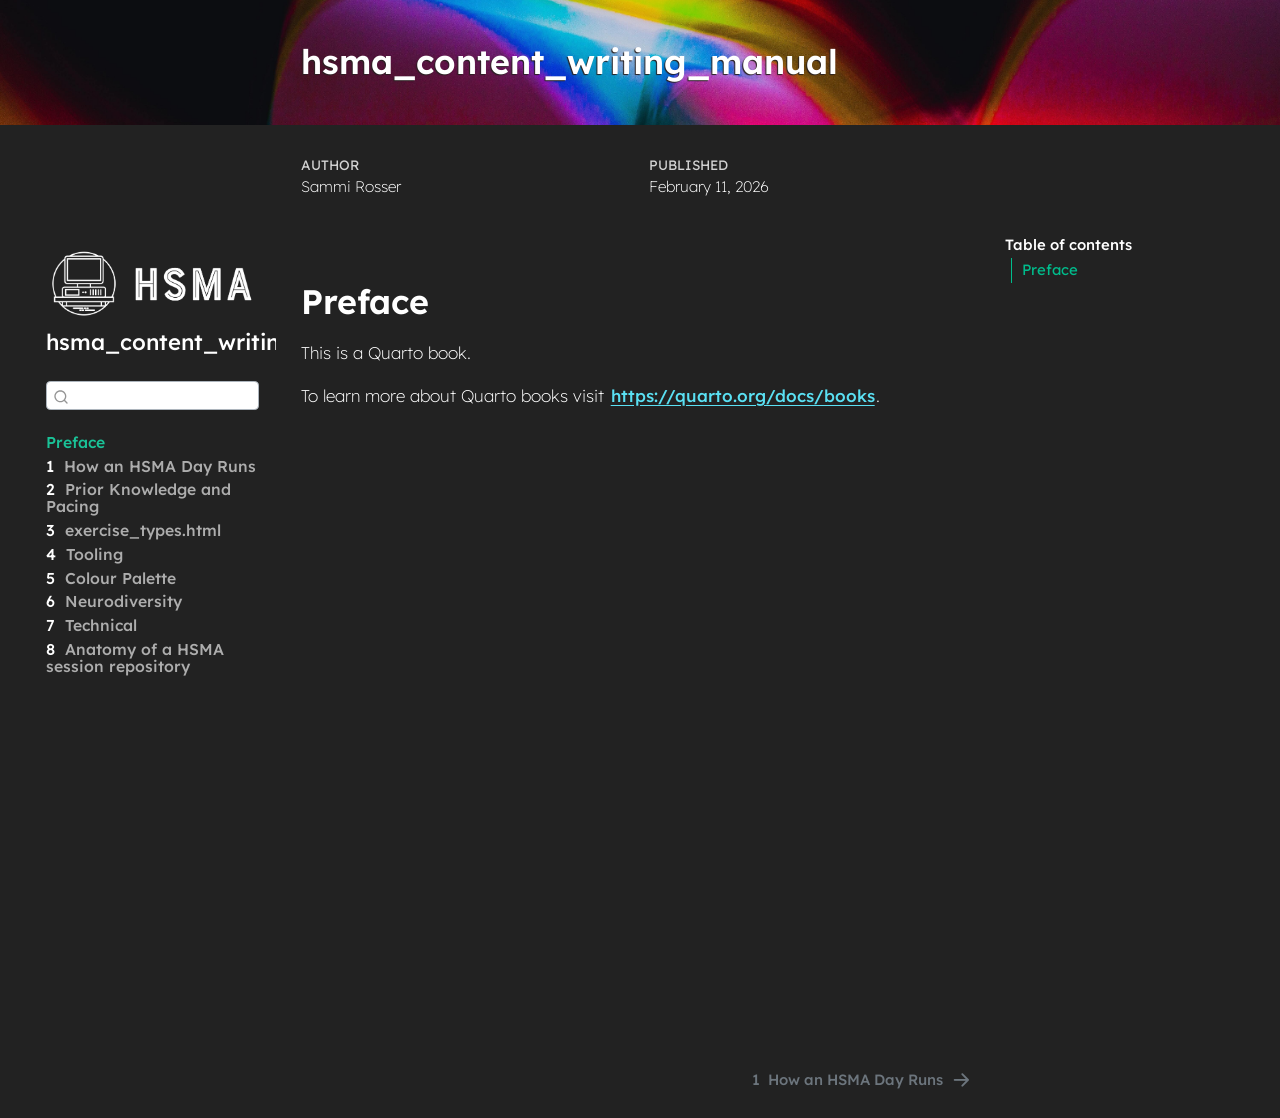
==== _book/index.html @ e6a4a6d6 "Additional content writing" ====
<!DOCTYPE html>
<html xmlns="http://www.w3.org/1999/xhtml" lang="en" xml:lang="en"><head>

<meta charset="utf-8">
<meta name="generator" content="quarto-1.11.0">

<meta name="viewport" content="width=device-width, initial-scale=1.0, user-scalable=yes">

<meta name="author" content="Sammi Rosser">
<meta name="dcterms.date" content="2026-02-11">

<title>hsma_content_writing_manual</title>
<style>
/* Default styles provided by pandoc.
** See https://pandoc.org/MANUAL.html#variables-for-html for config info.
*/
span.smallcaps{font-variant: small-caps;}
div.columns{display: flex; gap: 1.5em;}
div.column{flex: auto;}
@media screen {
div.columns{gap: min(4vw, 1.5em);}
div.column{overflow-x: auto;}
}
div.hanging-indent{margin-left: 1.5em; text-indent: -1.5em;}
ul.task-list{list-style: none;}
ul.task-list li input[type="checkbox"] {
  width: 0.8em;
  margin: 0 0.8em 0.2em -1em; /* quarto-specific, see https://github.com/quarto-dev/quarto-cli/issues/4556 */ 
  vertical-align: middle;
}
</style>


<script src="site_libs/quarto-nav/quarto-nav.js"></script>
<script src="site_libs/quarto-nav/headroom.min.js"></script>
<script src="site_libs/clipboard/clipboard.min.js"></script>
<script src="site_libs/quarto-search/autocomplete.umd.js"></script>
<script src="site_libs/quarto-search/fuse.min.js"></script>
<script src="site_libs/quarto-search/quarto-search.js"></script>
<meta name="quarto:offset" content="./">
<link href="./how_an_hsma_day_runs.html" rel="next">
<link href="./resources/favicon.png" rel="icon" type="image/png">
<script src="site_libs/quarto-html/quarto.js" type="module"></script>
<script src="site_libs/quarto-html/tabsets/tabsets.js" type="module"></script>
<script src="site_libs/quarto-html/popper.min.js"></script>
<script src="site_libs/quarto-html/tippy.umd.min.js"></script>
<script src="site_libs/quarto-html/anchor.min.js"></script>
<link href="site_libs/quarto-html/tippy.css" rel="stylesheet">
<link href="site_libs/quarto-html/quarto-syntax-highlighting-dark-08b2a7a6d322e0e5f9dcf7a6bb5db38d.css" rel="stylesheet" id="quarto-text-highlighting-styles">
<script src="site_libs/bootstrap/bootstrap.min.js"></script>
<link href="site_libs/bootstrap/bootstrap-icons.css" rel="stylesheet">
<link href="site_libs/bootstrap/bootstrap-14e963e518d1a93001fdd67c8d43a351.min.css" rel="stylesheet" append-hash="true" id="quarto-bootstrap" data-mode="dark">
<script id="quarto-search-options" type="application/json">{
  "location": "sidebar",
  "copy-button": false,
  "collapse-after": 3,
  "panel-placement": "start",
  "type": "textbox",
  "limit": 50,
  "keyboard-shortcut": [
    "f",
    "/",
    "s"
  ],
  "show-item-context": false,
  "language": {
    "search-no-results-text": "No results",
    "search-matching-documents-text": "matching documents",
    "search-copy-link-title": "Copy link to search",
    "search-hide-matches-text": "Hide additional matches",
    "search-more-match-text": "more match in this document",
    "search-more-matches-text": "more matches in this document",
    "search-clear-button-title": "Clear",
    "search-text-placeholder": "",
    "search-detached-cancel-button-title": "Cancel",
    "search-submit-button-title": "Submit",
    "search-label": "Search"
  }
}</script>
<style>

      .quarto-title-block .quarto-title-banner {
        background-image: url(resources/banner.png);
background-size: cover;
      }
</style>


<link rel="stylesheet" href="styles.css">
</head>

<body class="nav-sidebar floating quarto-light">

<div id="quarto-search-results"></div>
  <header id="quarto-header" class="headroom fixed-top quarto-banner">
  <nav class="quarto-secondary-nav">
    <div class="container-fluid d-flex">
      <button type="button" class="quarto-btn-toggle btn" data-bs-toggle="collapse" role="button" data-bs-target=".quarto-sidebar-collapse-item" aria-controls="quarto-sidebar" aria-expanded="false" aria-label="Toggle sidebar navigation" onclick="if (window.quartoToggleHeadroom) { window.quartoToggleHeadroom(); }">
        <i class="bi bi-layout-text-sidebar-reverse"></i>
      </button>
        <nav class="quarto-page-breadcrumbs" aria-label="breadcrumb"><ol class="breadcrumb"><li class="breadcrumb-item"><a href="./index.html">Preface</a></li></ol></nav>
        <a class="flex-grow-1" role="navigation" data-bs-toggle="collapse" data-bs-target=".quarto-sidebar-collapse-item" aria-controls="quarto-sidebar" aria-expanded="false" aria-label="Toggle sidebar navigation" onclick="if (window.quartoToggleHeadroom) { window.quartoToggleHeadroom(); }">      
        </a>
      <button type="button" class="btn quarto-search-button" aria-label="Search" onclick="window.quartoOpenSearch();">
        <i class="bi bi-search"></i>
      </button>
    </div>
  </nav>
</header>
<!-- content -->
<header id="title-block-header" class="quarto-title-block default page-columns page-full">
  <div class="quarto-title-banner page-columns page-full">
    <div class="quarto-title column-body">
      <h1 class="title">hsma_content_writing_manual</h1>
                      </div>
  </div>
    
  
  <div class="quarto-title-meta">

      <div>
      <div class="quarto-title-meta-heading">Author</div>
      <div class="quarto-title-meta-contents">
               <p>Sammi Rosser </p>
            </div>
    </div>
      
      <div>
      <div class="quarto-title-meta-heading">Published</div>
      <div class="quarto-title-meta-contents">
        <p class="date">February 11, 2026</p>
      </div>
    </div>
    
      
    </div>
    
  
  </header><div id="quarto-content" class="quarto-container page-columns page-rows-contents page-layout-article">
<!-- sidebar -->
  <nav id="quarto-sidebar" class="sidebar collapse collapse-horizontal quarto-sidebar-collapse-item sidebar-navigation floating overflow-auto">
    <div class="pt-lg-2 mt-2 text-left sidebar-header sidebar-header-stacked">
      <a href="./index.html" class="sidebar-logo-link">
      <img src="./resources/hsma_logo_white_wide.png" alt="" class="sidebar-logo light-content py-0 d-lg-inline d-none">
      <img src="./resources/hsma_logo_white_wide.png" alt="" class="sidebar-logo dark-content py-0 d-lg-inline d-none">
      </a>
    <div class="sidebar-title mb-0 py-0">
      <a href="./">hsma_content_writing_manual</a> 
    </div>
      </div>
        <div class="mt-2 flex-shrink-0 align-items-center">
        <div class="sidebar-search">
        <div id="quarto-search" class="" title="Search"></div>
        </div>
        </div>
    <div class="sidebar-menu-container"> 
    <ul class="list-unstyled mt-1">
        <li class="sidebar-item">
  <div class="sidebar-item-container"> 
  <a href="./index.html" class="sidebar-item-text sidebar-link active">
 <span class="menu-text">Preface</span></a>
  </div>
</li>
        <li class="sidebar-item">
  <div class="sidebar-item-container"> 
  <a href="./how_an_hsma_day_runs.html" class="sidebar-item-text sidebar-link">
 <span class="menu-text"><span class="chapter-number">1</span>&nbsp; <span class="chapter-title">How an HSMA Day Runs</span></span></a>
  </div>
</li>
        <li class="sidebar-item">
  <div class="sidebar-item-container"> 
  <a href="./pacing_and_prior_knowledge.html" class="sidebar-item-text sidebar-link">
 <span class="menu-text"><span class="chapter-number">2</span>&nbsp; <span class="chapter-title">Prior Knowledge and Pacing</span></span></a>
  </div>
</li>
        <li class="sidebar-item">
  <div class="sidebar-item-container"> 
  <a href="./exercise_types.html" class="sidebar-item-text sidebar-link">
 <span class="menu-text"><span class="chapter-number">3</span>&nbsp; <span class="chapter-title">exercise_types.html</span></span></a>
  </div>
</li>
        <li class="sidebar-item">
  <div class="sidebar-item-container"> 
  <a href="./slidecrafting.html" class="sidebar-item-text sidebar-link">
 <span class="menu-text"><span class="chapter-number">4</span>&nbsp; <span class="chapter-title">Tooling</span></span></a>
  </div>
</li>
        <li class="sidebar-item">
  <div class="sidebar-item-container"> 
  <a href="./colour_palette.html" class="sidebar-item-text sidebar-link">
 <span class="menu-text"><span class="chapter-number">5</span>&nbsp; <span class="chapter-title">Colour Palette</span></span></a>
  </div>
</li>
        <li class="sidebar-item">
  <div class="sidebar-item-container"> 
  <a href="./accessibility_considerations.html" class="sidebar-item-text sidebar-link">
 <span class="menu-text"><span class="chapter-number">6</span>&nbsp; <span class="chapter-title">Neurodiversity</span></span></a>
  </div>
</li>
        <li class="sidebar-item">
  <div class="sidebar-item-container"> 
  <a href="./hsma_tech_stack.html" class="sidebar-item-text sidebar-link">
 <span class="menu-text"><span class="chapter-number">7</span>&nbsp; <span class="chapter-title">Technical</span></span></a>
  </div>
</li>
        <li class="sidebar-item">
  <div class="sidebar-item-container"> 
  <a href="./anatomy_of_a_session_repo.html" class="sidebar-item-text sidebar-link">
 <span class="menu-text"><span class="chapter-number">8</span>&nbsp; <span class="chapter-title">Anatomy of a HSMA session repository</span></span></a>
  </div>
</li>
    </ul>
    </div>
</nav>
<div id="quarto-sidebar-glass" class="quarto-sidebar-collapse-item" data-bs-toggle="collapse" data-bs-target=".quarto-sidebar-collapse-item"></div>
<!-- margin-sidebar -->
    <div id="quarto-margin-sidebar" class="sidebar margin-sidebar">
        <nav id="TOC" role="doc-toc" class="toc-active">
    <h2 id="toc-title">Table of contents</h2>
   
  <ul>
  <li><a href="#preface" id="toc-preface" class="nav-link active" data-scroll-target="#preface">Preface</a></li>
  </ul>
</nav>
    </div>
<!-- main -->
<main class="content quarto-banner-title-block" id="quarto-document-content">





<section id="preface" class="level1 unnumbered">
<h1 class="unnumbered">Preface</h1>
<p>This is a Quarto book.</p>
<p>To learn more about Quarto books visit <a href="https://quarto.org/docs/books" class="uri">https://quarto.org/docs/books</a>.</p>


</section>

</main> <!-- /main -->
<script id="quarto-html-after-body" type="application/javascript">
  window.document.addEventListener("DOMContentLoaded", function (event) {
    const icon = "";
    const anchorJS = new window.AnchorJS();
    anchorJS.options = {
      placement: 'right',
      icon: icon
    };
    anchorJS.add('.anchored');
    const isCodeAnnotation = (el) => {
      for (const clz of el.classList) {
        if (clz.startsWith('code-annotation-')) {                     
          return true;
        }
      }
      return false;
    }
    const onCopySuccess = function(e) {
      // button target
      const button = e.trigger;
      // don't keep focus
      button.blur();
      // flash "checked"
      button.classList.add('code-copy-button-checked');
      var currentTitle = button.getAttribute("title");
      button.setAttribute("title", "Copied!");
      let tooltip;
      if (window.bootstrap) {
        button.setAttribute("data-bs-toggle", "tooltip");
        button.setAttribute("data-bs-placement", "left");
        button.setAttribute("data-bs-title", "Copied!");
        tooltip = new bootstrap.Tooltip(button, 
          { trigger: "manual", 
            customClass: "code-copy-button-tooltip",
            offset: [0, -8]});
        tooltip.show();    
      }
      setTimeout(function() {
        if (tooltip) {
          tooltip.hide();
          button.removeAttribute("data-bs-title");
          button.removeAttribute("data-bs-toggle");
          button.removeAttribute("data-bs-placement");
        }
        button.setAttribute("title", currentTitle);
        button.classList.remove('code-copy-button-checked');
      }, 1000);
      // clear code selection
      e.clearSelection();
    }
    const getTextToCopy = function(trigger) {
      const outerScaffold = trigger.parentElement.cloneNode(true);
      const codeEl = outerScaffold.querySelector('code');
      for (const childEl of codeEl.children) {
        if (isCodeAnnotation(childEl)) {
          childEl.remove();
        }
      }
      return codeEl.innerText;
    }
    const clipboard = new window.ClipboardJS('.code-copy-button:not([data-in-quarto-modal])', {
      text: getTextToCopy
    });
    clipboard.on('success', onCopySuccess);
    if (window.document.getElementById('quarto-embedded-source-code-modal')) {
      const clipboardModal = new window.ClipboardJS('.code-copy-button[data-in-quarto-modal]', {
        text: getTextToCopy,
        container: window.document.getElementById('quarto-embedded-source-code-modal')
      });
      clipboardModal.on('success', onCopySuccess);
    }
      var localhostRegex = new RegExp(/^(?:http|https):\/\/localhost\:?[0-9]*\//);
      var mailtoRegex = new RegExp(/^mailto:/);
        var filterRegex = new RegExp('/' + window.location.host + '/');
      var isInternal = (href) => {
          return filterRegex.test(href) || localhostRegex.test(href) || mailtoRegex.test(href);
      }
      // Inspect non-navigation links and adorn them if external
     var links = window.document.querySelectorAll('a[href]:not(.nav-link):not(.navbar-brand):not(.toc-action):not(.sidebar-link):not(.sidebar-item-toggle):not(.pagination-link):not(.no-external):not([aria-hidden]):not(.dropdown-item):not(.quarto-navigation-tool):not(.about-link)');
      for (var i=0; i<links.length; i++) {
        const link = links[i];
        if (!isInternal(link.href)) {
          // undo the damage that might have been done by quarto-nav.js in the case of
          // links that we want to consider external
          if (link.dataset.originalHref !== undefined) {
            link.href = link.dataset.originalHref;
          }
        }
      }
    function tippyHover(el, contentFn, onTriggerFn, onUntriggerFn) {
      const config = {
        allowHTML: true,
        maxWidth: 500,
        delay: 100,
        arrow: false,
        appendTo: function(el) {
            return el.parentElement;
        },
        interactive: true,
        interactiveBorder: 10,
        theme: 'quarto',
        placement: 'bottom-start',
      };
      if (contentFn) {
        config.content = contentFn;
      }
      if (onTriggerFn) {
        config.onTrigger = onTriggerFn;
      }
      if (onUntriggerFn) {
        config.onUntrigger = onUntriggerFn;
      }
      window.tippy(el, config); 
    }
    const noterefs = window.document.querySelectorAll('a[role="doc-noteref"]');
    for (var i=0; i<noterefs.length; i++) {
      const ref = noterefs[i];
      tippyHover(ref, function() {
        // use id or data attribute instead here
        let href = ref.getAttribute('data-footnote-href') || ref.getAttribute('href');
        try { href = new URL(href).hash; } catch {}
        const id = href.replace(/^#\/?/, "");
        const note = window.document.getElementById(id);
        if (note) {
          return note.innerHTML;
        } else {
          return "";
        }
      });
    }
    const xrefs = window.document.querySelectorAll('a.quarto-xref');
    const processXRef = (id, note) => {
      // Strip column container classes
      const stripColumnClz = (el) => {
        el.classList.remove("page-full", "page-columns");
        if (el.children) {
          for (const child of el.children) {
            stripColumnClz(child);
          }
        }
      }
      stripColumnClz(note)
      if (id === null || id.startsWith('sec-')) {
        // Special case sections, only their first couple elements
        const container = document.createElement("div");
        if (note.children && note.children.length > 2) {
          container.appendChild(note.children[0].cloneNode(true));
          for (let i = 1; i < note.children.length; i++) {
            const child = note.children[i];
            if (child.tagName === "P" && child.innerText === "") {
              continue;
            } else {
              container.appendChild(child.cloneNode(true));
              break;
            }
          }
          if (window.Quarto?.typesetMath) {
            window.Quarto.typesetMath(container);
          }
          return container.innerHTML
        } else {
          if (window.Quarto?.typesetMath) {
            window.Quarto.typesetMath(note);
          }
          return note.innerHTML;
        }
      } else {
        // Remove any anchor links if they are present
        const anchorLink = note.querySelector('a.anchorjs-link');
        if (anchorLink) {
          anchorLink.remove();
        }
        if (window.Quarto?.typesetMath) {
          window.Quarto.typesetMath(note);
        }
        if (note.classList.contains("callout")) {
          return note.outerHTML;
        } else {
          return note.innerHTML;
        }
      }
    }
    for (var i=0; i<xrefs.length; i++) {
      const xref = xrefs[i];
      tippyHover(xref, undefined, function(instance) {
        instance.disable();
        let url = xref.getAttribute('href');
        let hash = undefined; 
        if (url.startsWith('#')) {
          hash = url;
        } else {
          try { hash = new URL(url).hash; } catch {}
        }
        if (hash) {
          const id = hash.replace(/^#\/?/, "");
          const note = window.document.getElementById(id);
          if (note !== null) {
            try {
              const html = processXRef(id, note.cloneNode(true));
              instance.setContent(html);
            } finally {
              instance.enable();
              instance.show();
            }
          } else {
            // See if we can fetch this
            fetch(url.split('#')[0])
            .then(res => res.text())
            .then(html => {
              const parser = new DOMParser();
              const htmlDoc = parser.parseFromString(html, "text/html");
              const note = htmlDoc.getElementById(id);
              if (note !== null) {
                const html = processXRef(id, note);
                instance.setContent(html);
              } 
            }).finally(() => {
              instance.enable();
              instance.show();
            });
          }
        } else {
          // See if we can fetch a full url (with no hash to target)
          // This is a special case and we should probably do some content thinning / targeting
          fetch(url)
          .then(res => res.text())
          .then(html => {
            const parser = new DOMParser();
            const htmlDoc = parser.parseFromString(html, "text/html");
            const note = htmlDoc.querySelector('main.content');
            if (note !== null) {
              // This should only happen for chapter cross references
              // (since there is no id in the URL)
              // remove the first header
              if (note.children.length > 0 && note.children[0].tagName === "HEADER") {
                note.children[0].remove();
              }
              const html = processXRef(null, note);
              instance.setContent(html);
            } 
          }).finally(() => {
            instance.enable();
            instance.show();
          });
        }
      }, function(instance) {
      });
    }
        let selectedAnnoteEl;
        const selectorForAnnotation = ( cell, annotation) => {
          let cellAttr = 'data-code-cell="' + cell + '"';
          let lineAttr = 'data-code-annotation="' +  annotation + '"';
          const selector = 'span[' + cellAttr + '][' + lineAttr + ']';
          return selector;
        }
        const selectCodeLines = (annoteEl) => {
          const doc = window.document;
          const targetCell = annoteEl.getAttribute("data-target-cell");
          const targetAnnotation = annoteEl.getAttribute("data-target-annotation");
          const annoteSpan = window.document.querySelector(selectorForAnnotation(targetCell, targetAnnotation));
          const lines = annoteSpan.getAttribute("data-code-lines").split(",");
          const lineIds = lines.map((line) => {
            return targetCell + "-" + line;
          })
          let top = null;
          let height = null;
          let parent = null;
          if (lineIds.length > 0) {
              //compute the position of the single el (top and bottom and make a div)
              const el = window.document.getElementById(lineIds[0]);
              top = el.offsetTop;
              height = el.offsetHeight;
              parent = el.parentElement.parentElement;
            if (lineIds.length > 1) {
              const lastEl = window.document.getElementById(lineIds[lineIds.length - 1]);
              const bottom = lastEl.offsetTop + lastEl.offsetHeight;
              height = bottom - top;
            }
            if (top !== null && height !== null && parent !== null) {
              // cook up a div (if necessary) and position it 
              let div = window.document.getElementById("code-annotation-line-highlight");
              if (div === null) {
                div = window.document.createElement("div");
                div.setAttribute("id", "code-annotation-line-highlight");
                div.style.position = 'absolute';
                parent.appendChild(div);
              }
              div.style.top = top - 2 + "px";
              div.style.height = height + 4 + "px";
              div.style.left = 0;
              let gutterDiv = window.document.getElementById("code-annotation-line-highlight-gutter");
              if (gutterDiv === null) {
                gutterDiv = window.document.createElement("div");
                gutterDiv.setAttribute("id", "code-annotation-line-highlight-gutter");
                gutterDiv.style.position = 'absolute';
                const codeCell = window.document.getElementById(targetCell);
                const gutter = codeCell.querySelector('.code-annotation-gutter');
                gutter.appendChild(gutterDiv);
              }
              gutterDiv.style.top = top - 2 + "px";
              gutterDiv.style.height = height + 4 + "px";
            }
            selectedAnnoteEl = annoteEl;
          }
        };
        const unselectCodeLines = () => {
          const elementsIds = ["code-annotation-line-highlight", "code-annotation-line-highlight-gutter"];
          elementsIds.forEach((elId) => {
            const div = window.document.getElementById(elId);
            if (div) {
              div.remove();
            }
          });
          selectedAnnoteEl = undefined;
        };
          // Handle positioning of the toggle
      window.addEventListener(
        "resize",
        throttle(() => {
          elRect = undefined;
          if (selectedAnnoteEl) {
            selectCodeLines(selectedAnnoteEl);
          }
        }, 10)
      );
      function throttle(fn, ms) {
      let throttle = false;
      let timer;
        return (...args) => {
          if(!throttle) { // first call gets through
              fn.apply(this, args);
              throttle = true;
          } else { // all the others get throttled
              if(timer) clearTimeout(timer); // cancel #2
              timer = setTimeout(() => {
                fn.apply(this, args);
                timer = throttle = false;
              }, ms);
          }
        };
      }
        // Attach click handler to the DT
        const annoteDls = window.document.querySelectorAll('dt[data-target-cell]');
        for (const annoteDlNode of annoteDls) {
          annoteDlNode.addEventListener('click', (event) => {
            const clickedEl = event.target;
            if (clickedEl !== selectedAnnoteEl) {
              unselectCodeLines();
              const activeEl = window.document.querySelector('dt[data-target-cell].code-annotation-active');
              if (activeEl) {
                activeEl.classList.remove('code-annotation-active');
              }
              selectCodeLines(clickedEl);
              clickedEl.classList.add('code-annotation-active');
            } else {
              // Unselect the line
              unselectCodeLines();
              clickedEl.classList.remove('code-annotation-active');
            }
          });
        }
    const findCites = (el) => {
      const parentEl = el.parentElement;
      if (parentEl) {
        const cites = parentEl.dataset.cites;
        if (cites) {
          return {
            el,
            cites: cites.split(' ')
          };
        } else {
          return findCites(el.parentElement)
        }
      } else {
        return undefined;
      }
    };
    var bibliorefs = window.document.querySelectorAll('a[role="doc-biblioref"]');
    for (var i=0; i<bibliorefs.length; i++) {
      const ref = bibliorefs[i];
      const citeInfo = findCites(ref);
      if (citeInfo) {
        tippyHover(citeInfo.el, function() {
          var popup = window.document.createElement('div');
          citeInfo.cites.forEach(function(cite) {
            var citeDiv = window.document.createElement('div');
            citeDiv.classList.add('hanging-indent');
            citeDiv.classList.add('csl-entry');
            var biblioDiv = window.document.getElementById('ref-' + cite);
            if (biblioDiv) {
              citeDiv.innerHTML = biblioDiv.innerHTML;
            }
            popup.appendChild(citeDiv);
          });
          return popup.innerHTML;
        });
      }
    }
  });
  </script>
<nav class="page-navigation">
  <div class="nav-page nav-page-previous">
  </div>
  <div class="nav-page nav-page-next">
      <a href="./how_an_hsma_day_runs.html" class="pagination-link" aria-label="How an HSMA Day Runs">
        <span class="nav-page-text"><span class="chapter-number">1</span>&nbsp; <span class="chapter-title">How an HSMA Day Runs</span></span> <i class="bi bi-arrow-right-short"></i>
      </a>
  </div>
</nav>
</div> <!-- /content -->




</body></html>
---- _book/site_libs/quarto-html/tippy.css ----
.tippy-box[data-animation=fade][data-state=hidden]{opacity:0}[data-tippy-root]{max-width:calc(100vw - 10px)}.tippy-box{position:relative;background-color:#333;color:#fff;border-radius:4px;font-size:14px;line-height:1.4;white-space:normal;outline:0;transition-property:transform,visibility,opacity}.tippy-box[data-placement^=top]>.tippy-arrow{bottom:0}.tippy-box[data-placement^=top]>.tippy-arrow:before{bottom:-7px;left:0;border-width:8px 8px 0;border-top-color:initial;transform-origin:center top}.tippy-box[data-placement^=bottom]>.tippy-arrow{top:0}.tippy-box[data-placement^=bottom]>.tippy-arrow:before{top:-7px;left:0;border-width:0 8px 8px;border-bottom-color:initial;transform-origin:center bottom}.tippy-box[data-placement^=left]>.tippy-arrow{right:0}.tippy-box[data-placement^=left]>.tippy-arrow:before{border-width:8px 0 8px 8px;border-left-color:initial;right:-7px;transform-origin:center left}.tippy-box[data-placement^=right]>.tippy-arrow{left:0}.tippy-box[data-placement^=right]>.tippy-arrow:before{left:-7px;border-width:8px 8px 8px 0;border-right-color:initial;transform-origin:center right}.tippy-box[data-inertia][data-state=visible]{transition-timing-function:cubic-bezier(.54,1.5,.38,1.11)}.tippy-arrow{width:16px;height:16px;color:#333}.tippy-arrow:before{content:"";position:absolute;border-color:transparent;border-style:solid}.tippy-content{position:relative;padding:5px 9px;z-index:1}
---- _book/site_libs/quarto-html/quarto-syntax-highlighting-dark-08b2a7a6d322e0e5f9dcf7a6bb5db38d.css ----
/* quarto syntax highlight colors */
:root {
  --quarto-hl-al-color: #f07178;
  --quarto-hl-an-color: #d4d0ab;
  --quarto-hl-at-color: #00e0e0;
  --quarto-hl-bn-color: #d4d0ab;
  --quarto-hl-bu-color: #abe338;
  --quarto-hl-ch-color: #abe338;
  --quarto-hl-co-color: #f8f8f2;
  --quarto-hl-cv-color: #ffd700;
  --quarto-hl-cn-color: #ffd700;
  --quarto-hl-cf-color: #ffa07a;
  --quarto-hl-dt-color: #ffa07a;
  --quarto-hl-dv-color: #d4d0ab;
  --quarto-hl-do-color: #f8f8f2;
  --quarto-hl-er-color: #f07178;
  --quarto-hl-ex-color: #00e0e0;
  --quarto-hl-fl-color: #d4d0ab;
  --quarto-hl-fu-color: #ffa07a;
  --quarto-hl-im-color: #abe338;
  --quarto-hl-in-color: #d4d0ab;
  --quarto-hl-kw-color: #ffa07a;
  --quarto-hl-op-color: #ffa07a;
  --quarto-hl-ot-color: #00e0e0;
  --quarto-hl-pp-color: #dcc6e0;
  --quarto-hl-re-color: #00e0e0;
  --quarto-hl-sc-color: #abe338;
  --quarto-hl-ss-color: #abe338;
  --quarto-hl-st-color: #abe338;
  --quarto-hl-va-color: #00e0e0;
  --quarto-hl-vs-color: #abe338;
  --quarto-hl-wa-color: #dcc6e0;
}

/* other quarto variables */
:root {
  --quarto-font-monospace: SFMono-Regular, Menlo, Monaco, Consolas, "Liberation Mono", "Courier New", monospace;
}

/* syntax highlight based on Pandoc's rules */
pre > code.sourceCode > span {
  color: #f8f8f2;
}

code.sourceCode > span {
  color: #f8f8f2;
}

div.sourceCode,
div.sourceCode pre.sourceCode {
  color: #f8f8f2;
}

/* Normal */
code span {
  color: #f8f8f2;
}

/* Alert */
code span.al {
  color: #f07178;
}

/* Annotation */
code span.an {
  color: #d4d0ab;
}

/* Attribute */
code span.at {
  color: #00e0e0;
}

/* BaseN */
code span.bn {
  color: #d4d0ab;
}

/* BuiltIn */
code span.bu {
  color: #abe338;
}

/* ControlFlow */
code span.cf {
  font-weight: bold;
  color: #ffa07a;
}

/* Char */
code span.ch {
  color: #abe338;
}

/* Constant */
code span.cn {
  color: #ffd700;
}

/* Comment */
code span.co {
  font-style: italic;
  color: #f8f8f2;
}

/* CommentVar */
code span.cv {
  color: #ffd700;
}

/* Documentation */
code span.do {
  color: #f8f8f2;
}

/* DataType */
code span.dt {
  color: #ffa07a;
}

/* DecVal */
code span.dv {
  color: #d4d0ab;
}

/* Error */
code span.er {
  color: #f07178;
  text-decoration: underline;
}

/* Extension */
code span.ex {
  font-weight: bold;
  color: #00e0e0;
}

/* Float */
code span.fl {
  color: #d4d0ab;
}

/* Function */
code span.fu {
  color: #ffa07a;
}

/* Import */
code span.im {
  color: #abe338;
}

/* Information */
code span.in {
  color: #d4d0ab;
}

/* Keyword */
code span.kw {
  font-weight: bold;
  color: #ffa07a;
}

/* Operator */
code span.op {
  color: #ffa07a;
}

/* Other */
code span.ot {
  color: #00e0e0;
}

/* Preprocessor */
code span.pp {
  color: #dcc6e0;
}

/* RegionMarker */
code span.re {
  background-color: #f8f8f2;
  color: #00e0e0;
}

/* SpecialChar */
code span.sc {
  color: #abe338;
}

/* SpecialString */
code span.ss {
  color: #abe338;
}

/* String */
code span.st {
  color: #abe338;
}

/* Variable */
code span.va {
  color: #00e0e0;
}

/* VerbatimString */
code span.vs {
  color: #abe338;
}

/* Warning */
code span.wa {
  color: #dcc6e0;
}

.prevent-inlining {
  content: "</";
}

/*# sourceMappingURL=46011b0a849ad2ab9b25e9ba1cac2066.css.map */
---- _book/styles.css ----
/* Styling adapted from the HSMA website (hsma_site/styles.css) so the manual matches it.
   Bebas Neue echoes the condensed lettering of the HSMA logo tagline.
   @import must come before any other rule in the file. */
@import url('https://fonts.googleapis.com/css2?family=Bebas+Neue&display=swap');

/* ==== Fonts ==== */

/* Lexend, self-hosted (only the weights the styles below use) */
@font-face {
  font-family: 'Lexend';
  font-style: normal;
  font-weight: 200;
  src: url('resources/fonts/lexend/lexend-v19-latin-200.woff2') format('woff2');
}
@font-face {
  font-family: 'Lexend';
  font-style: normal;
  font-weight: 300;
  src: url('resources/fonts/lexend/lexend-v19-latin-300.woff2') format('woff2');
}
@font-face {
  font-family: 'Lexend';
  font-style: normal;
  font-weight: 400;
  src: url('resources/fonts/lexend/lexend-v19-latin-regular.woff2') format('woff2');
}
@font-face {
  font-family: 'Lexend';
  font-style: normal;
  font-weight: 500;
  src: url('resources/fonts/lexend/lexend-v19-latin-500.woff2') format('woff2');
}
@font-face {
  font-family: 'Lexend';
  font-style: normal;
  font-weight: 600;
  src: url('resources/fonts/lexend/lexend-v19-latin-600.woff2') format('woff2');
}
@font-face {
  font-family: 'Lexend';
  font-style: normal;
  font-weight: 700;
  src: url('resources/fonts/lexend/lexend-v19-latin-700.woff2') format('woff2');
}

/* ==== Neon colours sampled from the HSMA banner ==== */
:root {
  --hsma-red: #c4161c;
  --neon-red: #ff2d3f;
  --neon-magenta: #e0218a;
  --neon-blue: #2f8cff;
  --neon-green: #19d39a;
  --neon-gradient: linear-gradient(90deg, var(--neon-red), var(--neon-magenta) 35%, var(--neon-blue) 70%, var(--neon-green));
  /* HSMA's own accent: the red-to-magenta end of the banner */
  --hsma-gradient: linear-gradient(90deg, var(--neon-red), var(--neon-magenta));
  --display-font: 'Bebas Neue', 'Lexend', sans-serif;
}

/* ==== Base ==== */

.quarto-title-banner h1, .quarto-title-banner .h1, .quarto-title-banner h2, .quarto-title-banner .h2 {
  color: #fff;
  text-shadow: -1px 1px 1px rgb(41, 33, 33);
}

.quarto-title-banner {
  color: #fff;
}

p {
  font-weight: 200;
}

a {
  color: #5ae0f3;
  padding: 0.1rem 0.1rem;
  font-weight: 500;
}

/* The sidebar is a list of links, so keep its own colours rather than the body link colour */
.sidebar a {
  padding: 0;
}

.sidebar-logo {
  max-width: 100%;
}

.nav-footer {
  font-size: 0.75rem;
}

/* ==== Section headings ====
   Every h2 in the manual uses the display font with a short neon bar underneath, left-aligned.
   A heading marked {.plain-heading} keeps the default style. */
#quarto-document-content h2:not(:where(.plain-heading > h2, h2.plain-heading)) {
  font-family: var(--display-font);
  text-transform: uppercase;
  font-size: 2.2rem;
  font-weight: 400;
  line-height: 1;
  letter-spacing: 0.1em;
  margin-top: 3.5rem;
  margin-bottom: 1.5rem;
  padding-bottom: 0;
  border-bottom: none;
}

#quarto-document-content h2:not(:where(.plain-heading > h2, h2.plain-heading))::after {
  content: "";
  display: block;
  width: 110px;
  height: 4px;
  margin-top: 0.85rem;
  border-radius: 2px;
  background: var(--hsma-gradient);
  box-shadow: 0 0 10px rgba(255, 45, 63, 0.55), 0 0 2px rgba(255, 255, 255, 0.4);
}

@media (max-width: 600px) {
  #quarto-document-content h2:not(:where(.plain-heading > h2, h2.plain-heading)) {
    font-size: 1.8rem;
    letter-spacing: 0.08em;
  }
}

/* ==== FAQ accordions ====
   Wrap <details> blocks in ::: {.faq}: dark panels with a neon left edge in HSMA red. */
.faq {
  --faq-edge: var(--neon-red);
  --faq-edge-active: var(--neon-magenta);
  --faq-border: rgba(255, 45, 63, 0.3);
  --faq-border-active: rgba(255, 45, 63, 0.55);
  --faq-glow: rgba(255, 45, 63, 0.25);
  --faq-icon: #ff8a90;
}

.faq details {
  margin: 0.75rem 0;
  border: 1px solid var(--faq-border);
  border-left: 3px solid var(--faq-edge);
  border-radius: 0.5rem;
  background: #1c1c1c;
  transition: border-color 0.2s ease, box-shadow 0.2s ease;
}

.faq details:hover,
.faq details[open] {
  border-color: var(--faq-border-active);
  border-left-color: var(--faq-edge-active);
  box-shadow: 0 0 12px var(--faq-glow);
}

.faq details summary {
  padding: 1rem 1.25rem;
  font-weight: 600;
  cursor: pointer;
  list-style: none;
  color: #DDDDDD;
}

.faq details summary::-webkit-details-marker {
  display: none;
}

.faq details summary::after {
  content: "+";
  float: right;
  font-size: 1.3rem;
  font-weight: 400;
  color: var(--faq-icon);
}

.faq details[open] summary::after {
  content: "−";
}

.faq details > *:not(summary) {
  padding-left: 1.25rem;
  padding-right: 1.25rem;
}

.faq details > p:last-child {
  padding-bottom: 1rem;
}

/* ==== Neon text ====
   Highlight a phrase with [text]{.neon-text} (blue-green) or add .neon-text--red / .neon-text--magenta */
.neon-text {
  --neon-from: #6fb2ff;
  --neon-to: #5fe6bd;
  --neon-glow: rgba(47, 140, 255, 0.55);
  --neon-fallback: #8cc8f0;
  color: var(--neon-fallback);
  font-weight: 600;
}

.neon-text--red {
  --neon-from: #ff5a68;
  --neon-to: #ff4fb0;
  --neon-glow: rgba(255, 45, 63, 0.55);
  --neon-fallback: #ff7a85;
}

.neon-text--magenta {
  --neon-from: #ff4fb0;
  --neon-to: #6fb2ff;
  --neon-glow: rgba(224, 33, 138, 0.55);
  --neon-fallback: #f07ac0;
}

@supports ((-webkit-background-clip: text) or (background-clip: text)) {
  .neon-text {
    background: linear-gradient(90deg, var(--neon-from), var(--neon-to));
    -webkit-background-clip: text;
    background-clip: text;
    color: transparent;
    -webkit-box-decoration-break: clone;
    box-decoration-break: clone;
    filter: drop-shadow(0 0 6px var(--neon-glow));
  }
}

/* ==== Featured quote ====
   ::: {.featured-quote} with a paragraph and an optional <footer> for the attribution */
.featured-quote {
  position: relative;
  margin: 1.5rem auto 2rem auto;
  padding: 2rem 2.5rem 1.5rem 2.5rem;
  max-width: 820px;
  border-left: 6px solid #9c000d;
  border-radius: 10px;
  background: linear-gradient(135deg, rgba(156, 0, 13, 0.35) 0%, rgba(116, 0, 0, 0.12) 60%, rgba(255, 255, 255, 0.03) 100%);
  box-shadow: 0 6px 18px rgba(0, 0, 0, 0.35);
}

.featured-quote p {
  font-size: 1.2rem;
  font-style: italic;
  font-weight: 300;
  line-height: 1.6;
  margin-bottom: 1rem;
}

.featured-quote footer {
  text-align: right;
  font-size: 0.95rem;
  font-weight: 500;
  opacity: 0.8;
}

/* ==== Page jump ====
   Outlined red button pointing to a related chapter: [Text](page.qmd){.page-jump} */
.page-jump {
  display: inline-flex;
  align-items: center;
  gap: 0.5rem;
  margin-bottom: 0.5rem;
  padding: 0.5rem 1.2rem;
  border-radius: 8px;
  border: 2px solid var(--neon-red);
  background-color: rgba(255, 45, 63, 0.08);
  color: #ff8a90;
  font-weight: 700;
  text-decoration: none;
  box-shadow: 0 0 10px rgba(255, 45, 63, 0.3);
  transition: border-color 0.2s ease, box-shadow 0.2s ease, color 0.2s ease;
}

.page-jump:hover {
  color: #f08cc4;
  border-color: var(--neon-magenta);
  box-shadow: 0 0 16px rgba(224, 33, 138, 0.5);
}
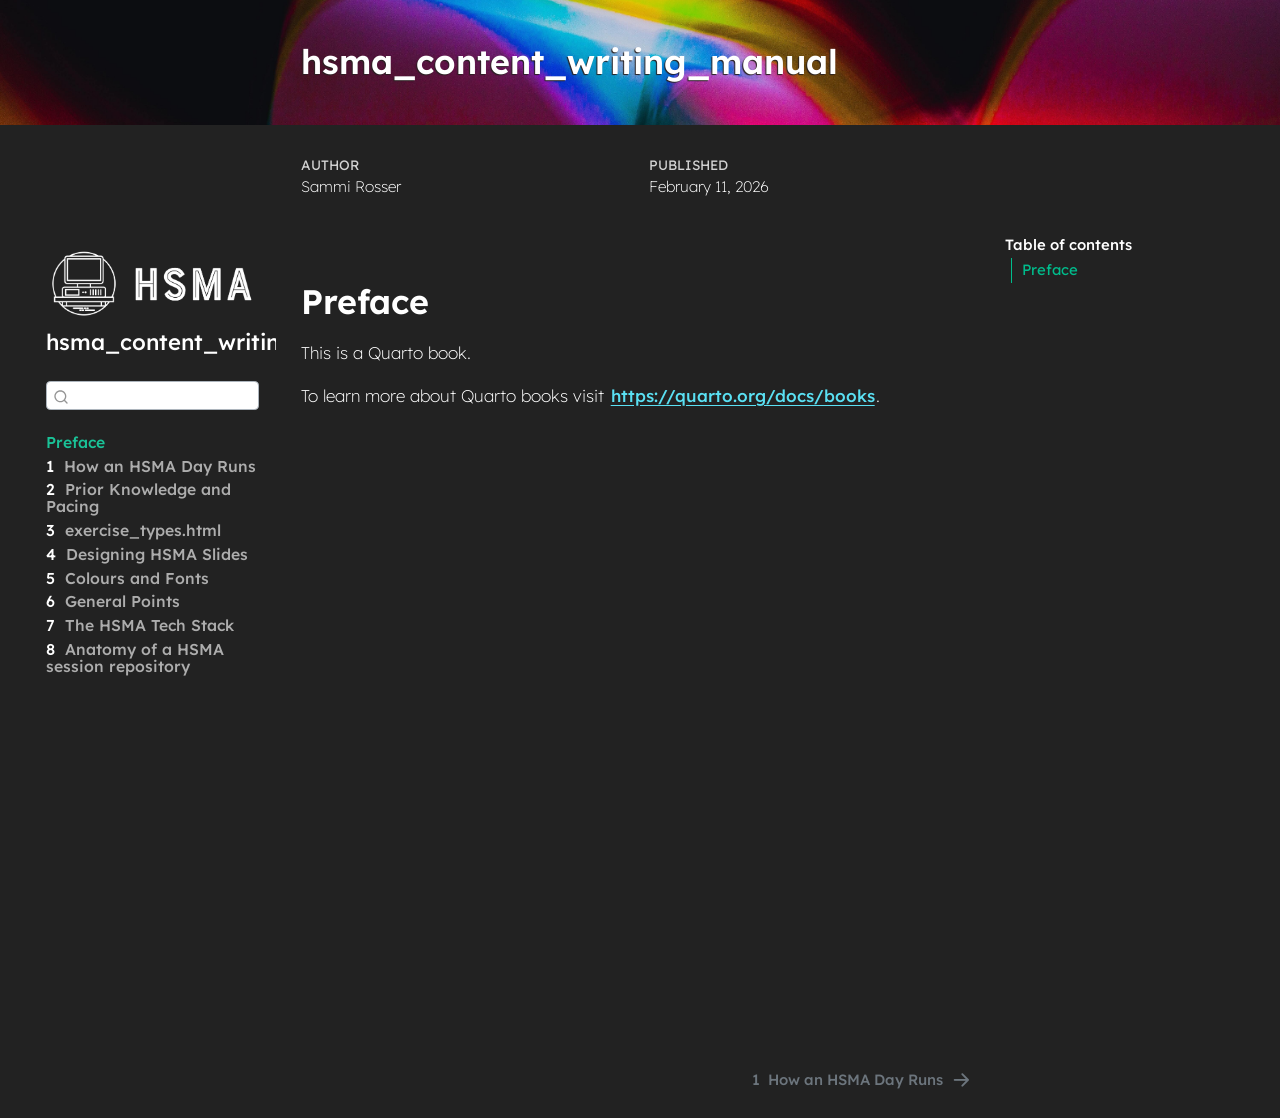
==== commit 9d4a809d: "Ongoing content writing" ====
--- a/_book/index.html
+++ b/_book/index.html
@@ -182,25 +182,25 @@
         <li class="sidebar-item">
   <div class="sidebar-item-container"> 
   <a href="./slidecrafting.html" class="sidebar-item-text sidebar-link">
- <span class="menu-text"><span class="chapter-number">4</span>&nbsp; <span class="chapter-title">Tooling</span></span></a>
+ <span class="menu-text"><span class="chapter-number">4</span>&nbsp; <span class="chapter-title">Designing HSMA Slides</span></span></a>
   </div>
 </li>
         <li class="sidebar-item">
   <div class="sidebar-item-container"> 
   <a href="./colour_palette.html" class="sidebar-item-text sidebar-link">
- <span class="menu-text"><span class="chapter-number">5</span>&nbsp; <span class="chapter-title">Colour Palette</span></span></a>
+ <span class="menu-text"><span class="chapter-number">5</span>&nbsp; <span class="chapter-title">Colours and Fonts</span></span></a>
   </div>
 </li>
         <li class="sidebar-item">
   <div class="sidebar-item-container"> 
   <a href="./accessibility_considerations.html" class="sidebar-item-text sidebar-link">
- <span class="menu-text"><span class="chapter-number">6</span>&nbsp; <span class="chapter-title">Neurodiversity</span></span></a>
+ <span class="menu-text"><span class="chapter-number">6</span>&nbsp; <span class="chapter-title">General Points</span></span></a>
   </div>
 </li>
         <li class="sidebar-item">
   <div class="sidebar-item-container"> 
   <a href="./hsma_tech_stack.html" class="sidebar-item-text sidebar-link">
- <span class="menu-text"><span class="chapter-number">7</span>&nbsp; <span class="chapter-title">Technical</span></span></a>
+ <span class="menu-text"><span class="chapter-number">7</span>&nbsp; <span class="chapter-title">The HSMA Tech Stack</span></span></a>
   </div>
 </li>
         <li class="sidebar-item">
--- a/_book/styles.css
+++ b/_book/styles.css
@@ -88,6 +88,16 @@
 
 .nav-footer {
   font-size: 0.75rem;
+}
+
+/* Colour swatch for palette tables: [ ]{.swatch style="background:#8f0000"} */
+.swatch {
+  display: inline-block;
+  width: 2.5em;
+  height: 1.4em;
+  vertical-align: middle;
+  border-radius: 4px;
+  border: 1px solid rgba(255, 255, 255, 0.35);
 }
 
 /* ==== Section headings ====
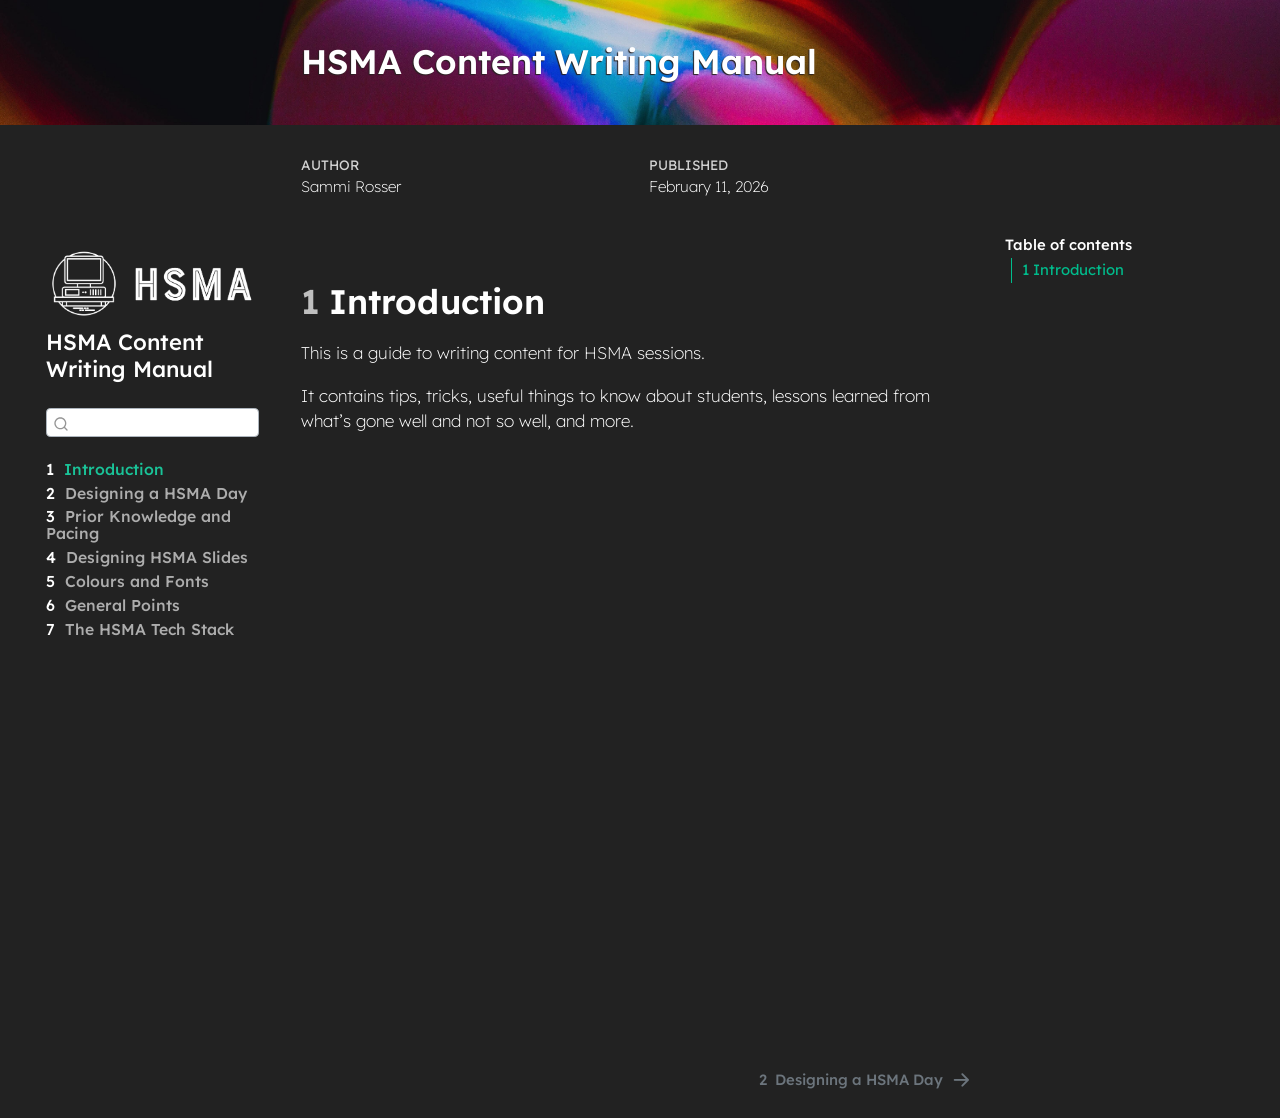
==== commit 2e621f63: "Rerender" ====
--- a/_book/index.html
+++ b/_book/index.html
@@ -9,7 +9,7 @@
 <meta name="author" content="Sammi Rosser">
 <meta name="dcterms.date" content="2026-02-11">
 
-<title>hsma_content_writing_manual</title>
+<title>HSMA Content Writing Manual</title>
 <style>
 /* Default styles provided by pandoc.
 ** See https://pandoc.org/MANUAL.html#variables-for-html for config info.
@@ -98,7 +98,7 @@
       <button type="button" class="quarto-btn-toggle btn" data-bs-toggle="collapse" role="button" data-bs-target=".quarto-sidebar-collapse-item" aria-controls="quarto-sidebar" aria-expanded="false" aria-label="Toggle sidebar navigation" onclick="if (window.quartoToggleHeadroom) { window.quartoToggleHeadroom(); }">
         <i class="bi bi-layout-text-sidebar-reverse"></i>
       </button>
-        <nav class="quarto-page-breadcrumbs" aria-label="breadcrumb"><ol class="breadcrumb"><li class="breadcrumb-item"><a href="./index.html">Preface</a></li></ol></nav>
+        <nav class="quarto-page-breadcrumbs" aria-label="breadcrumb"><ol class="breadcrumb"><li class="breadcrumb-item"><a href="./index.html"><span class="chapter-number">1</span>&nbsp; <span class="chapter-title">Introduction</span></a></li></ol></nav>
         <a class="flex-grow-1" role="navigation" data-bs-toggle="collapse" data-bs-target=".quarto-sidebar-collapse-item" aria-controls="quarto-sidebar" aria-expanded="false" aria-label="Toggle sidebar navigation" onclick="if (window.quartoToggleHeadroom) { window.quartoToggleHeadroom(); }">      
         </a>
       <button type="button" class="btn quarto-search-button" aria-label="Search" onclick="window.quartoOpenSearch();">
@@ -111,7 +111,7 @@
 <header id="title-block-header" class="quarto-title-block default page-columns page-full">
   <div class="quarto-title-banner page-columns page-full">
     <div class="quarto-title column-body">
-      <h1 class="title">hsma_content_writing_manual</h1>
+      <h1 class="title">HSMA Content Writing Manual</h1>
                       </div>
   </div>
     
@@ -145,7 +145,7 @@
       <img src="./resources/hsma_logo_white_wide.png" alt="" class="sidebar-logo dark-content py-0 d-lg-inline d-none">
       </a>
     <div class="sidebar-title mb-0 py-0">
-      <a href="./">hsma_content_writing_manual</a> 
+      <a href="./">HSMA Content Writing Manual</a> 
     </div>
       </div>
         <div class="mt-2 flex-shrink-0 align-items-center">
@@ -158,25 +158,19 @@
         <li class="sidebar-item">
   <div class="sidebar-item-container"> 
   <a href="./index.html" class="sidebar-item-text sidebar-link active">
- <span class="menu-text">Preface</span></a>
+ <span class="menu-text"><span class="chapter-number">1</span>&nbsp; <span class="chapter-title">Introduction</span></span></a>
   </div>
 </li>
         <li class="sidebar-item">
   <div class="sidebar-item-container"> 
   <a href="./how_an_hsma_day_runs.html" class="sidebar-item-text sidebar-link">
- <span class="menu-text"><span class="chapter-number">1</span>&nbsp; <span class="chapter-title">How an HSMA Day Runs</span></span></a>
+ <span class="menu-text"><span class="chapter-number">2</span>&nbsp; <span class="chapter-title">Designing a HSMA Day</span></span></a>
   </div>
 </li>
         <li class="sidebar-item">
   <div class="sidebar-item-container"> 
   <a href="./pacing_and_prior_knowledge.html" class="sidebar-item-text sidebar-link">
- <span class="menu-text"><span class="chapter-number">2</span>&nbsp; <span class="chapter-title">Prior Knowledge and Pacing</span></span></a>
-  </div>
-</li>
-        <li class="sidebar-item">
-  <div class="sidebar-item-container"> 
-  <a href="./exercise_types.html" class="sidebar-item-text sidebar-link">
- <span class="menu-text"><span class="chapter-number">3</span>&nbsp; <span class="chapter-title">exercise_types.html</span></span></a>
+ <span class="menu-text"><span class="chapter-number">3</span>&nbsp; <span class="chapter-title">Prior Knowledge and Pacing</span></span></a>
   </div>
 </li>
         <li class="sidebar-item">
@@ -201,12 +195,6 @@
   <div class="sidebar-item-container"> 
   <a href="./hsma_tech_stack.html" class="sidebar-item-text sidebar-link">
  <span class="menu-text"><span class="chapter-number">7</span>&nbsp; <span class="chapter-title">The HSMA Tech Stack</span></span></a>
-  </div>
-</li>
-        <li class="sidebar-item">
-  <div class="sidebar-item-container"> 
-  <a href="./anatomy_of_a_session_repo.html" class="sidebar-item-text sidebar-link">
- <span class="menu-text"><span class="chapter-number">8</span>&nbsp; <span class="chapter-title">Anatomy of a HSMA session repository</span></span></a>
   </div>
 </li>
     </ul>
@@ -219,7 +207,7 @@
     <h2 id="toc-title">Table of contents</h2>
    
   <ul>
-  <li><a href="#preface" id="toc-preface" class="nav-link active" data-scroll-target="#preface">Preface</a></li>
+  <li><a href="#introduction" id="toc-introduction" class="nav-link active" data-scroll-target="#introduction"><span class="header-section-number">1</span> Introduction</a></li>
   </ul>
 </nav>
     </div>
@@ -230,10 +218,10 @@
 
 
 
-<section id="preface" class="level1 unnumbered">
-<h1 class="unnumbered">Preface</h1>
-<p>This is a Quarto book.</p>
-<p>To learn more about Quarto books visit <a href="https://quarto.org/docs/books" class="uri">https://quarto.org/docs/books</a>.</p>
+<section id="introduction" class="level1" data-number="1">
+<h1 data-number="1"><span class="header-section-number">1</span> Introduction</h1>
+<p>This is a guide to writing content for HSMA sessions.</p>
+<p>It contains tips, tricks, useful things to know about students, lessons learned from what’s gone well and not so well, and more.</p>
 
 
 </section>
@@ -643,8 +631,8 @@
   <div class="nav-page nav-page-previous">
   </div>
   <div class="nav-page nav-page-next">
-      <a href="./how_an_hsma_day_runs.html" class="pagination-link" aria-label="How an HSMA Day Runs">
-        <span class="nav-page-text"><span class="chapter-number">1</span>&nbsp; <span class="chapter-title">How an HSMA Day Runs</span></span> <i class="bi bi-arrow-right-short"></i>
+      <a href="./how_an_hsma_day_runs.html" class="pagination-link" aria-label="Designing a HSMA Day">
+        <span class="nav-page-text"><span class="chapter-number">2</span>&nbsp; <span class="chapter-title">Designing a HSMA Day</span></span> <i class="bi bi-arrow-right-short"></i>
       </a>
   </div>
 </nav>
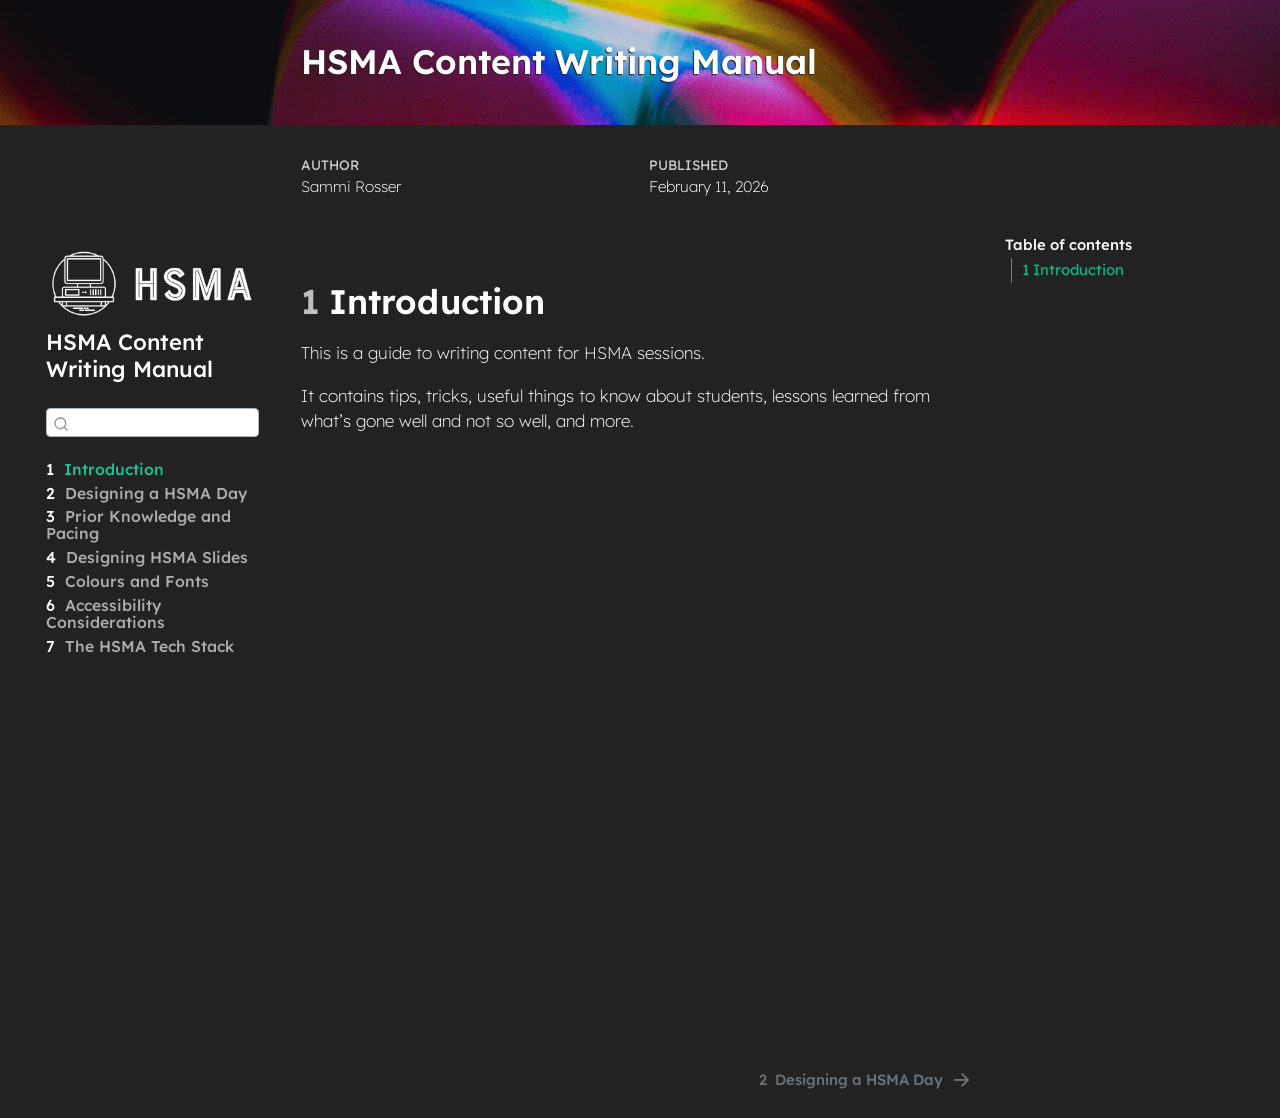
==== commit d16fe9ae: "Tweak output formats" ====
--- a/_book/index.html
+++ b/_book/index.html
@@ -188,7 +188,7 @@
         <li class="sidebar-item">
   <div class="sidebar-item-container"> 
   <a href="./accessibility_considerations.html" class="sidebar-item-text sidebar-link">
- <span class="menu-text"><span class="chapter-number">6</span>&nbsp; <span class="chapter-title">General Points</span></span></a>
+ <span class="menu-text"><span class="chapter-number">6</span>&nbsp; <span class="chapter-title">Accessibility Considerations</span></span></a>
   </div>
 </li>
         <li class="sidebar-item">
